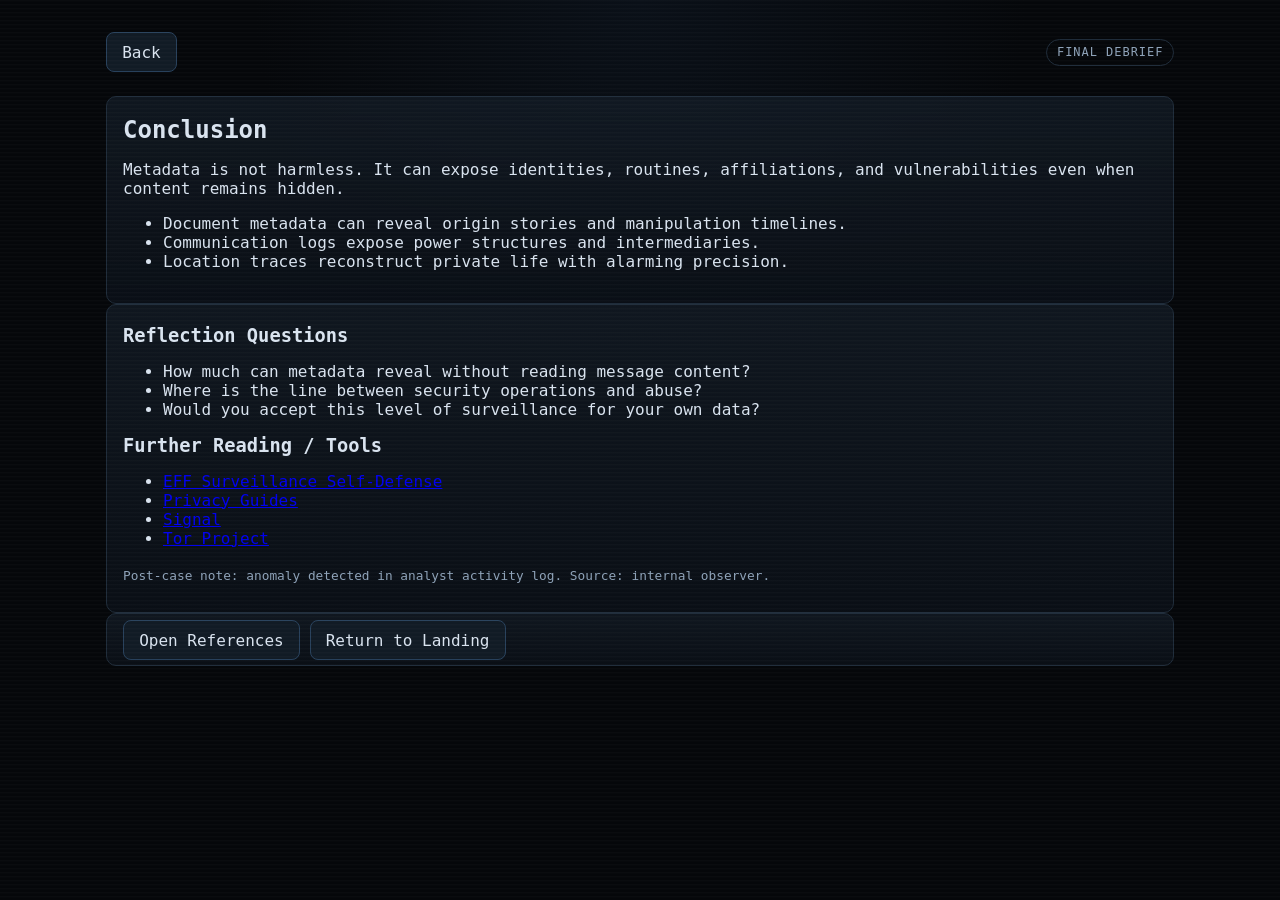
==== conclusion.html @ a8f7129c "Initial commit" ====
<!doctype html>
<html lang="en">
  <head>
    <meta charset="UTF-8" />
    <meta name="viewport" content="width=device-width, initial-scale=1.0" />
    <title>Final Debrief - The Leak</title>
    <link rel="stylesheet" href="./css/style.css" />
  </head>
  <body class="scanline">
    <main class="container">
      <div class="topbar">
        <a class="btn" href="./debate.html">Back</a>
        <div class="tag">FINAL DEBRIEF</div>
      </div>

      <section class="panel">
        <h2>Conclusion</h2>
        <p>
          Metadata is not harmless. It can expose identities, routines, affiliations, and vulnerabilities
          even when content remains hidden.
        </p>
        <ul>
          <li>Document metadata can reveal origin stories and manipulation timelines.</li>
          <li>Communication logs expose power structures and intermediaries.</li>
          <li>Location traces reconstruct private life with alarming precision.</li>
        </ul>
      </section>

      <section class="panel">
        <h3>Reflection Questions</h3>
        <ul>
          <li>How much can metadata reveal without reading message content?</li>
          <li>Where is the line between security operations and abuse?</li>
          <li>Would you accept this level of surveillance for your own data?</li>
        </ul>
        <h3>Further Reading / Tools</h3>
        <ul>
          <li><a href="https://ssd.eff.org/" target="_blank" rel="noreferrer">EFF Surveillance Self-Defense</a></li>
          <li><a href="https://privacyguides.org/" target="_blank" rel="noreferrer">Privacy Guides</a></li>
          <li><a href="https://signal.org/" target="_blank" rel="noreferrer">Signal</a></li>
          <li><a href="https://www.torproject.org/" target="_blank" rel="noreferrer">Tor Project</a></li>
        </ul>
        <p class="footer-note">Post-case note: anomaly detected in analyst activity log. Source: internal observer.</p>
      </section>

      <section class="panel">
        <a class="btn" href="./references.html">Open References</a>
        <a class="btn" href="./index.html">Return to Landing</a>
      </section>
    </main>
  </body>
</html>
---- css/style.css ----
:root {
  --bg: #05070a;
  --panel: #0e131a;
  --panel-soft: #131b24;
  --text: #d9e3ef;
  --muted: #8ea2b8;
  --accent: #66ffc2;
  --warning: #ff6b6b;
  --amber: #f4c26b;
  --line: #1f2c3a;
  --good: #90ee90;
}

* {
  box-sizing: border-box;
}

body {
  margin: 0;
  font-family: "JetBrains Mono", "Fira Code", "Consolas", monospace;
  background: radial-gradient(circle at top, #0a1018, var(--bg) 35%);
  color: var(--text);
  min-height: 100vh;
}

.scanline::before {
  content: "";
  position: fixed;
  inset: 0;
  pointer-events: none;
  background: repeating-linear-gradient(
    to bottom,
    rgba(255, 255, 255, 0.02) 0px,
    rgba(255, 255, 255, 0.02) 1px,
    transparent 2px,
    transparent 4px
  );
  mix-blend-mode: screen;
  z-index: 999;
}

.container {
  max-width: 1100px;
  margin: 0 auto;
  padding: 2rem 1rem 4rem;
}

.topbar {
  display: flex;
  justify-content: space-between;
  align-items: center;
  margin-bottom: 1.5rem;
  gap: 1rem;
}

.tag {
  border: 1px solid var(--line);
  color: var(--muted);
  padding: 0.35rem 0.6rem;
  border-radius: 999px;
  font-size: 0.75rem;
  letter-spacing: 0.08em;
}

.grid {
  display: grid;
  gap: 1rem;
}

.grid.two {
  grid-template-columns: repeat(auto-fit, minmax(280px, 1fr));
}

.panel {
  background: linear-gradient(180deg, rgba(20, 29, 40, 0.7), rgba(10, 15, 22, 0.95));
  border: 1px solid var(--line);
  border-radius: 10px;
  padding: 1rem;
  position: relative;
  overflow: hidden;
}

.panel h2,
.panel h3 {
  margin: 0.2rem 0 0.8rem;
}

.muted {
  color: var(--muted);
}

.hero-title {
  margin: 0;
  letter-spacing: 0.15em;
  font-size: clamp(2rem, 6vw, 4rem);
}

.typed {
  min-height: 1.5rem;
  color: var(--accent);
}

.btn,
button {
  background: #111b25;
  border: 1px solid #28415c;
  color: var(--text);
  padding: 0.6rem 0.95rem;
  border-radius: 8px;
  text-decoration: none;
  cursor: pointer;
  font-family: inherit;
  transition: all 0.18s ease;
}

.btn:hover,
button:hover {
  border-color: var(--accent);
  transform: translateY(-1px);
}

.btn[disabled],
button[disabled] {
  cursor: not-allowed;
  opacity: 0.45;
}

.nav-grid {
  display: grid;
  grid-template-columns: repeat(auto-fit, minmax(200px, 1fr));
  gap: 0.75rem;
}

.chapter-card {
  display: block;
  text-decoration: none;
  padding: 0.85rem;
  border: 1px solid var(--line);
  border-radius: 8px;
  color: var(--text);
  background: rgba(12, 18, 25, 0.8);
}

.chapter-card.locked {
  opacity: 0.35;
  pointer-events: none;
}

.status {
  font-size: 0.8rem;
  color: var(--muted);
}

.status.good {
  color: var(--good);
}

.status.warn {
  color: var(--warning);
}

.evidence-item {
  border: 1px solid var(--line);
  border-radius: 8px;
  padding: 0.75rem;
  margin-bottom: 0.75rem;
}

.metadata-list {
  list-style: none;
  padding: 0;
  margin: 0;
}

.metadata-list li {
  display: flex;
  justify-content: space-between;
  border-bottom: 1px dashed #2a3b4d;
  padding: 0.45rem 0;
  position: relative;
}

.field {
  color: var(--amber);
  cursor: help;
}

.tooltip {
  position: absolute;
  transform: translateY(-100%);
  background: #0c1723;
  border: 1px solid #36526e;
  padding: 0.45rem;
  border-radius: 6px;
  font-size: 0.75rem;
  width: min(250px, 70vw);
  display: none;
  z-index: 3;
}

.timeline {
  border-left: 2px solid #2b4258;
  margin-left: 0.6rem;
  padding-left: 1rem;
}

.event {
  margin: 0 0 0.9rem;
  position: relative;
}

.event::before {
  content: "";
  position: absolute;
  left: -1.31rem;
  top: 0.25rem;
  width: 9px;
  height: 9px;
  border-radius: 50%;
  background: var(--accent);
}

.hint {
  font-size: 0.85rem;
  color: var(--muted);
  border-left: 3px solid #304a64;
  padding-left: 0.6rem;
}

#graph {
  width: 100%;
  height: 440px;
  border: 1px solid var(--line);
  border-radius: 8px;
  background: rgba(5, 9, 14, 0.6);
}

.metrics {
  border: 1px solid #304a63;
  border-radius: 8px;
  padding: 0.7rem;
  margin-top: 0.6rem;
}

#map {
  width: 100%;
  height: 440px;
  border-radius: 8px;
  border: 1px solid var(--line);
}

.dialogue-box {
  min-height: 160px;
  border: 1px solid var(--line);
  border-radius: 8px;
  padding: 0.9rem;
  background: rgba(7, 11, 16, 0.8);
}

.choices {
  margin-top: 1rem;
  display: grid;
  gap: 0.6rem;
}

.redacted {
  background: #0a0f14;
  color: #0a0f14;
  padding: 0 0.3rem;
  border-radius: 3px;
  user-select: none;
}

.redacted:hover {
  color: #ff9a9a;
}

.flash {
  animation: flash 0.18s 2;
}

@keyframes flash {
  from {
    opacity: 1;
  }
  50% {
    opacity: 0.65;
  }
  to {
    opacity: 1;
  }
}

.glitch {
  position: relative;
}

.glitch::before,
.glitch::after {
  content: attr(data-text);
  position: absolute;
  left: 0;
  top: 0;
  clip-path: inset(40% 0 40% 0);
  opacity: 0.5;
}

.glitch::before {
  transform: translateX(-2px);
  color: #ff6b6b;
}

.glitch::after {
  transform: translateX(2px);
  color: #66d9ff;
}

.ref-list li {
  margin-bottom: 0.8rem;
}

.footer-note {
  margin-top: 1.3rem;
  color: var(--muted);
  font-size: 0.8rem;
}

/* Access gate overlay for first-time disclaimer acceptance. */
body.gate-active {
  overflow: hidden;
}

body.gate-active #siteContent {
  filter: blur(3px) brightness(0.45);
  pointer-events: none;
  user-select: none;
}

.access-gate {
  position: fixed;
  inset: 0;
  z-index: 1100;
  display: grid;
  place-items: center;
  background: rgba(2, 4, 7, 0.9);
  opacity: 0;
  visibility: hidden;
  transition: opacity 360ms ease, visibility 0s linear 360ms;
}

.access-gate::before {
  content: "";
  position: absolute;
  inset: 0;
  background: repeating-linear-gradient(
    to bottom,
    rgba(255, 255, 255, 0.018) 0,
    rgba(255, 255, 255, 0.018) 1px,
    transparent 2px,
    transparent 4px
  );
  pointer-events: none;
}

body.gate-active .access-gate {
  opacity: 1;
  visibility: visible;
  transition: opacity 320ms ease;
}

.access-panel {
  width: min(700px, 92vw);
  padding: 1.1rem 1rem;
  border: 1px solid #36526e;
  border-radius: 10px;
  background: linear-gradient(180deg, rgba(13, 21, 30, 0.96), rgba(7, 12, 18, 0.98));
  box-shadow: 0 0 30px rgba(0, 0, 0, 0.45);
  animation: gateFlickerIn 540ms ease 1;
}

.access-panel h2 {
  margin-top: 0.3rem;
}

.gate-init {
  margin: 0 0 0.5rem;
  color: var(--accent);
  min-height: 1.2rem;
}

.gate-init::after {
  content: "_";
  animation: blinkCursor 0.8s step-end infinite;
  margin-left: 2px;
}

.gate-check {
  display: inline-flex;
  gap: 0.5rem;
  align-items: center;
  margin: 0.4rem 0 0.8rem;
}

body.gate-exit .access-gate {
  opacity: 0;
  visibility: hidden;
}

@keyframes gateFlickerIn {
  0% {
    opacity: 0;
    transform: translateY(8px) scale(0.995);
  }
  35% {
    opacity: 0.5;
  }
  60% {
    opacity: 0.88;
  }
  100% {
    opacity: 1;
    transform: translateY(0) scale(1);
  }
}

@keyframes blinkCursor {
  0%,
  49% {
    opacity: 1;
  }
  50%,
  100% {
    opacity: 0;
  }
}
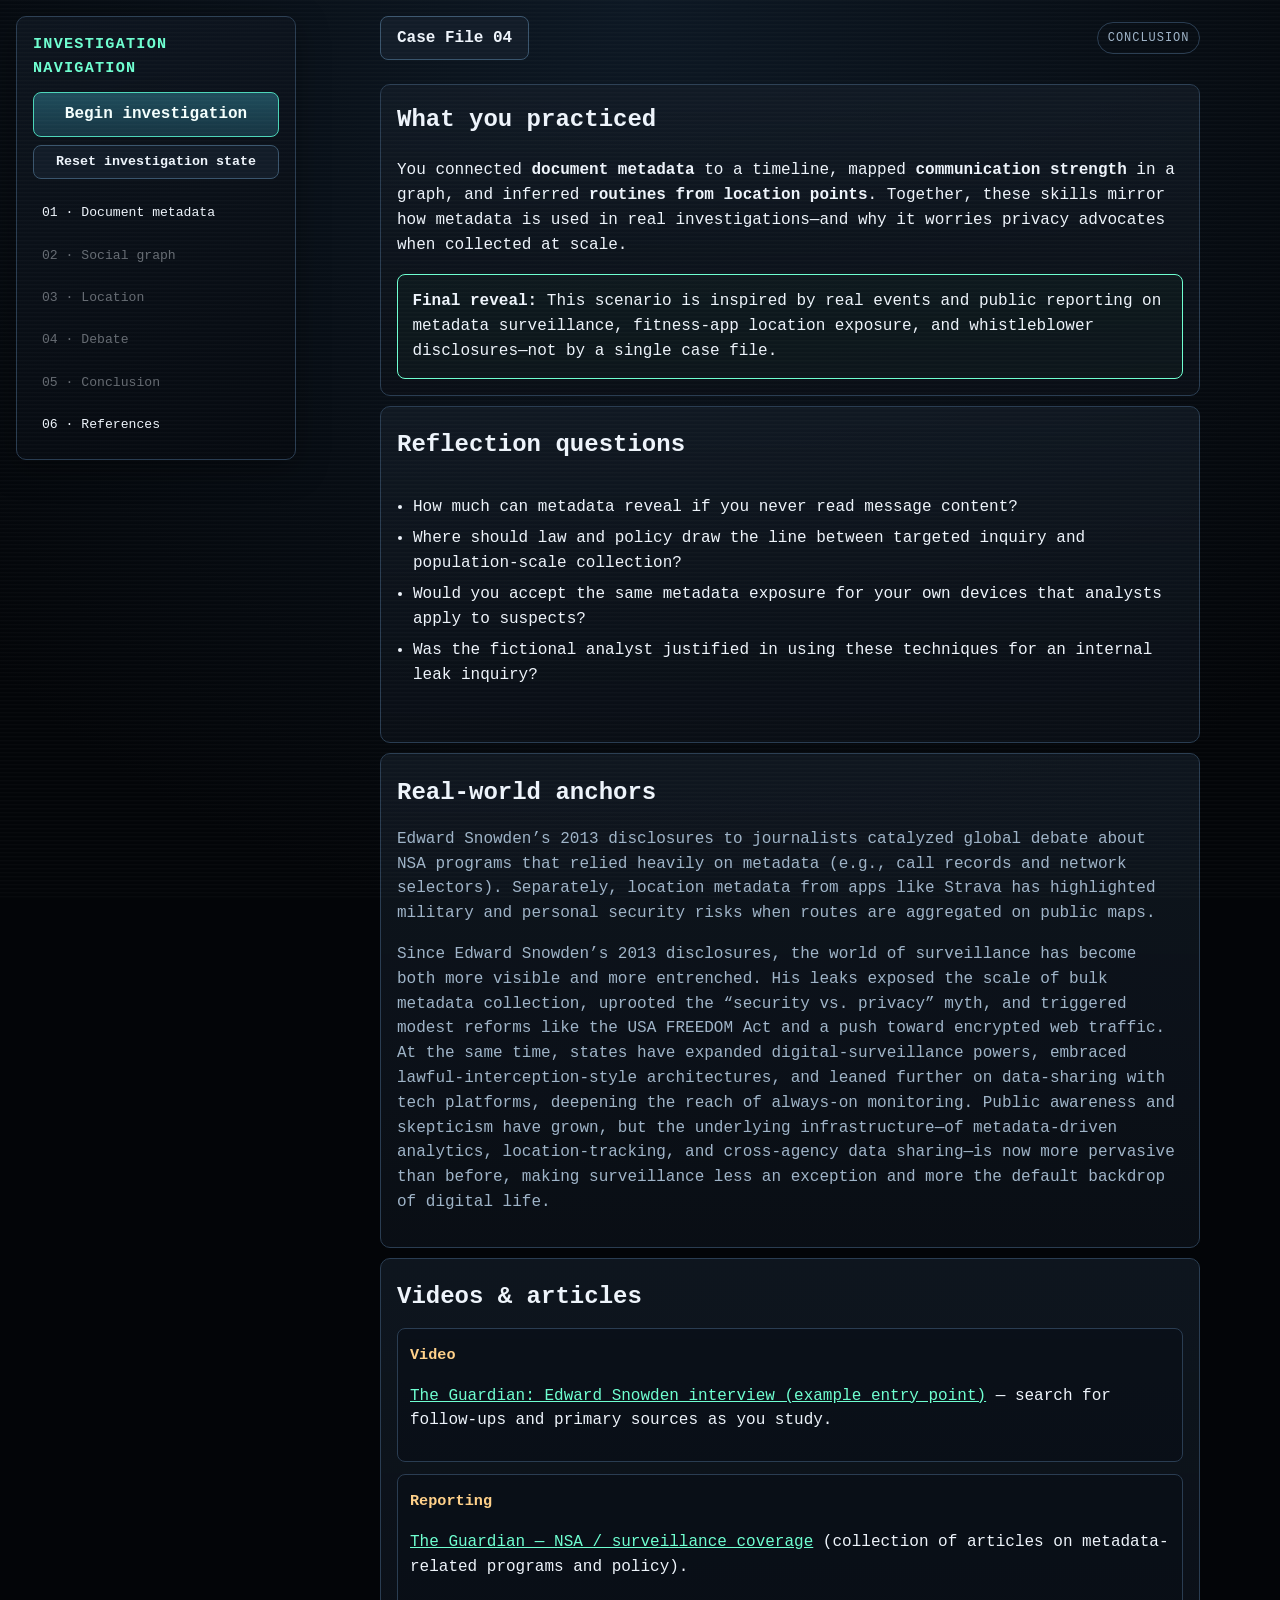
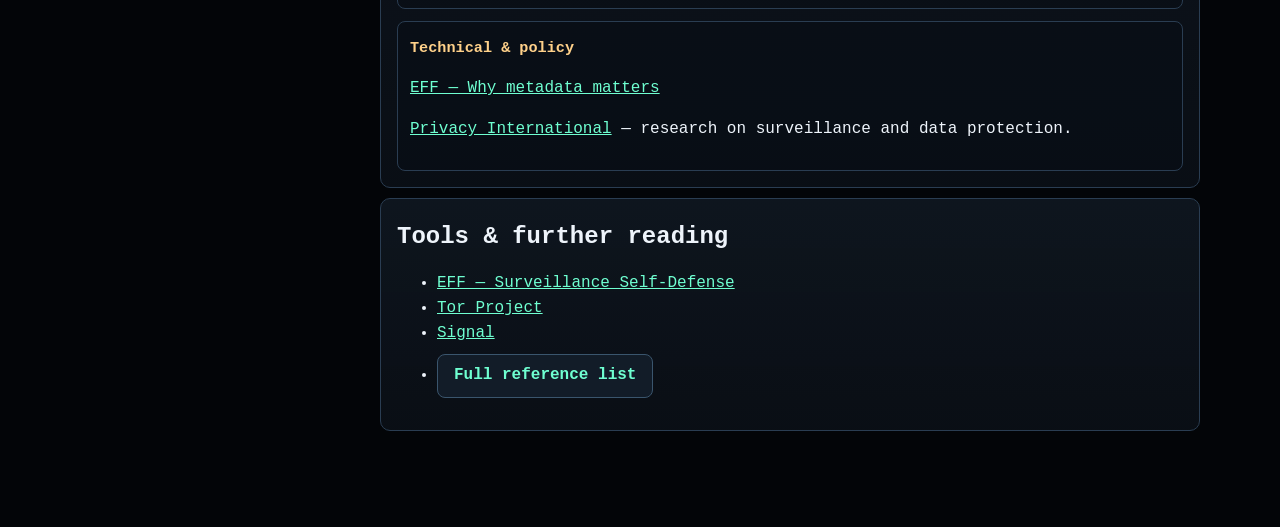
==== commit 6752fd9d: "Revamped storyline" ====
--- a/conclusion.html
+++ b/conclusion.html
@@ -3,50 +3,115 @@
   <head>
     <meta charset="UTF-8" />
     <meta name="viewport" content="width=device-width, initial-scale=1.0" />
-    <title>Final Debrief - The Leak</title>
+    <title>Conclusion — The Leak</title>
     <link rel="stylesheet" href="./css/style.css" />
   </head>
   <body class="scanline">
-    <main class="container">
-      <div class="topbar">
-        <a class="btn" href="./debate.html">Back</a>
-        <div class="tag">FINAL DEBRIEF</div>
-      </div>
+    <div id="progressToast" class="progress-toast" role="status" aria-live="polite"></div>
+    <div class="layout-with-nav">
+      <aside id="investigationNavMount" aria-label="Investigation navigation"></aside>
+      <main class="main-flow container-inner">
+        <div class="topbar">
+          <a class="btn btn-secondary" href="./debate.html">Case File 04</a>
+          <div class="tag">CONCLUSION</div>
+        </div>
 
-      <section class="panel">
-        <h2>Conclusion</h2>
-        <p>
-          Metadata is not harmless. It can expose identities, routines, affiliations, and vulnerabilities
-          even when content remains hidden.
-        </p>
-        <ul>
-          <li>Document metadata can reveal origin stories and manipulation timelines.</li>
-          <li>Communication logs expose power structures and intermediaries.</li>
-          <li>Location traces reconstruct private life with alarming precision.</li>
-        </ul>
-      </section>
+        <section class="panel signal-intro">
+          <h1>What you practiced</h1>
+          <p>
+            You connected <strong>document metadata</strong> to a timeline, mapped <strong>communication strength</strong> in a
+            graph, and inferred <strong>routines from location points</strong>. Together, these skills mirror how metadata is
+            used in real investigations—and why it worries privacy advocates when collected at scale.
+          </p>
+          <div class="reveal-box">
+            <strong>Final reveal:</strong> This scenario is inspired by real events and public reporting on metadata surveillance,
+            fitness-app location exposure, and whistleblower disclosures—not by a single case file.
+          </div>
+        </section>
 
-      <section class="panel">
-        <h3>Reflection Questions</h3>
-        <ul>
-          <li>How much can metadata reveal without reading message content?</li>
-          <li>Where is the line between security operations and abuse?</li>
-          <li>Would you accept this level of surveillance for your own data?</li>
-        </ul>
-        <h3>Further Reading / Tools</h3>
-        <ul>
-          <li><a href="https://ssd.eff.org/" target="_blank" rel="noreferrer">EFF Surveillance Self-Defense</a></li>
-          <li><a href="https://privacyguides.org/" target="_blank" rel="noreferrer">Privacy Guides</a></li>
-          <li><a href="https://signal.org/" target="_blank" rel="noreferrer">Signal</a></li>
-          <li><a href="https://www.torproject.org/" target="_blank" rel="noreferrer">Tor Project</a></li>
-        </ul>
-        <p class="footer-note">Post-case note: anomaly detected in analyst activity log. Source: internal observer.</p>
-      </section>
+        <section class="panel">
+          <h2>Reflection questions</h2>
+          <ul class="learning-goals">
+            <li>How much can metadata reveal if you never read message content?</li>
+            <li>Where should law and policy draw the line between targeted inquiry and population-scale collection?</li>
+            <li>Would you accept the same metadata exposure for your own devices that analysts apply to suspects?</li>
+            <li>Was the fictional analyst justified in using these techniques for an internal leak inquiry?</li>
+          </ul>
+        </section>
 
-      <section class="panel">
-        <a class="btn" href="./references.html">Open References</a>
-        <a class="btn" href="./index.html">Return to Landing</a>
-      </section>
-    </main>
+        <section class="panel">
+          <h2>Real-world anchors</h2>
+          <p class="muted">
+            Edward Snowden’s 2013 disclosures to journalists catalyzed global debate about NSA programs that relied heavily on
+            metadata (e.g., call records and network selectors). Separately, location metadata from apps like Strava has
+            highlighted military and personal security risks when routes are aggregated on public maps.
+          </p>
+          <p class="muted">
+            Since Edward Snowden’s 2013 disclosures, the world of surveillance has become both more visible and more entrenched. 
+            His leaks exposed the scale of bulk metadata collection, uprooted the “security vs. privacy” myth, and triggered modest 
+            reforms like the USA FREEDOM Act and a push toward encrypted web traffic. At the same time, states have expanded 
+            digital‑surveillance powers, embraced lawful‑interception‑style architectures, and leaned further on data‑sharing with tech platforms, 
+            deepening the reach of always‑on monitoring. Public awareness and skepticism have grown, but the underlying infrastructure—of 
+            metadata‑driven analytics, location‑tracking, and cross‑agency data sharing—is now more pervasive than before, making surveillance 
+            less an exception and more the default backdrop of digital life.
+          </p>
+        </section>
+
+        <section class="panel">
+          <h2>Videos &amp; articles</h2>
+          <div class="resource-grid">
+            <article class="resource-card">
+              <h3 class="instruction-title">Video</h3>
+              <p>
+                <a
+                  href="https://www.youtube.com/watch?v=yzJ0c_deZv0"
+                  class="link-accent"
+                  target="_blank"
+                  rel="noreferrer"
+                  >The Guardian: Edward Snowden interview (example entry point)</a
+                >
+                — search for follow-ups and primary sources as you study.
+              </p>
+            </article>
+            <article class="resource-card">
+              <h3 class="instruction-title">Reporting</h3>
+              <p>
+                <a href="https://www.theguardian.com/world/nsa" class="link-accent" target="_blank" rel="noreferrer"
+                  >The Guardian — NSA / surveillance coverage</a
+                >
+                (collection of articles on metadata-related programs and policy).
+              </p>
+            </article>
+            <article class="resource-card">
+              <h3 class="instruction-title">Technical &amp; policy</h3>
+              <p>
+                <a href="https://www.eff.org/deeplinks/2013/06/why-metadata-matters" class="link-accent" target="_blank" rel="noreferrer"
+                  >EFF — Why metadata matters</a
+                >
+              </p>
+              <p>
+                <a href="https://www.privacyinternational.org/" class="link-accent" target="_blank" rel="noreferrer"
+                  >Privacy International</a
+                >
+                — research on surveillance and data protection.
+              </p>
+            </article>
+          </div>
+        </section>
+
+        <section class="panel">
+          <h2>Tools &amp; further reading</h2>
+          <ul class="link-list">
+            <li><a href="https://ssd.eff.org/" target="_blank" rel="noreferrer">EFF — Surveillance Self-Defense</a></li>
+            <li><a href="https://www.torproject.org/" target="_blank" rel="noreferrer">Tor Project</a></li>
+            <li><a href="https://signal.org/" target="_blank" rel="noreferrer">Signal</a></li>
+            <li><a href="./references.html" class="btn btn-secondary" style="display: inline-block; margin-top: 0.5rem">Full reference list</a></li>
+          </ul>
+        </section>
+      </main>
+    </div>
+    <script src="./js/state.js"></script>
+    <script src="./js/investigation-nav.js"></script>
+    <script src="./js/easter-eggs.js"></script>
   </body>
 </html>
--- a/css/style.css
+++ b/css/style.css
@@ -1,14 +1,17 @@
 :root {
-  --bg: #05070a;
+  --bg: #030508;
   --panel: #0e131a;
   --panel-soft: #131b24;
-  --text: #d9e3ef;
-  --muted: #8ea2b8;
-  --accent: #66ffc2;
-  --warning: #ff6b6b;
-  --amber: #f4c26b;
-  --line: #1f2c3a;
-  --good: #90ee90;
+  --text: #eef4fb;
+  --muted: #9fb4c8;
+  --accent: #6fffd1;
+  --warning: #ff7a7a;
+  --amber: #ffd18a;
+  --line: #2a3d52;
+  --good: #9ef0a8;
+  --btn-bg: #152433;
+  --btn-border: #3d6a8a;
+  --input-bg: #0a1018;
 }
 
 * {
@@ -18,9 +21,10 @@
 body {
   margin: 0;
   font-family: "JetBrains Mono", "Fira Code", "Consolas", monospace;
-  background: radial-gradient(circle at top, #0a1018, var(--bg) 35%);
+  background: radial-gradient(circle at top, #0d1824, var(--bg) 42%);
   color: var(--text);
   min-height: 100vh;
+  line-height: 1.55;
 }
 
 .scanline::before {
@@ -36,13 +40,18 @@
     transparent 4px
   );
   mix-blend-mode: screen;
-  z-index: 999;
-}
-
-.container {
-  max-width: 1100px;
+  z-index: 100;
+}
+
+.container,
+.container-inner {
+  max-width: 820px;
   margin: 0 auto;
-  padding: 2rem 1rem 4rem;
+  padding: 0 0 3rem;
+}
+
+.site-shell {
+  min-height: 100vh;
 }
 
 .topbar {
@@ -78,6 +87,12 @@
   padding: 1rem;
   position: relative;
   overflow: hidden;
+  margin-top: 10px !important;
+}
+
+/* Leaflet: parent overflow:hidden clips tile layers and markers; map panel must stay visible */
+.panel.map-panel {
+  overflow: visible;
 }
 
 .panel h2,
@@ -102,20 +117,22 @@
 
 .btn,
 button {
-  background: #111b25;
-  border: 1px solid #28415c;
+  background: var(--btn-bg);
+  border: 1px solid var(--btn-border);
   color: var(--text);
-  padding: 0.6rem 0.95rem;
+  padding: 0.55rem 1rem;
   border-radius: 8px;
   text-decoration: none;
   cursor: pointer;
   font-family: inherit;
-  transition: all 0.18s ease;
+  font-weight: 600;
+  transition: border-color 0.15s ease, background 0.15s ease, transform 0.12s ease;
 }
 
 .btn:hover,
-button:hover {
+button:hover:not([disabled]) {
   border-color: var(--accent);
+  background: #1a3348;
   transform: translateY(-1px);
 }
 
@@ -123,6 +140,73 @@
 button[disabled] {
   cursor: not-allowed;
   opacity: 0.45;
+}
+
+.btn-primary {
+  background: linear-gradient(180deg, #1f4d5c 0%, #163442 100%);
+  border-color: #4ad4b8;
+  color: #f4fffd;
+}
+
+.btn-primary:hover:not([disabled]) {
+  border-color: #8fffea;
+  background: linear-gradient(180deg, #256a7d 0%, #1a4552 100%);
+}
+
+.btn-secondary {
+  background: #121c28;
+  border-color: #3a556d;
+}
+
+.btn-hint {
+  background: transparent;
+  border: 1px dashed #4a6a82;
+  color: var(--amber);
+  font-weight: 500;
+}
+
+.btn-hint:disabled {
+  opacity: 0.55;
+}
+
+.btn-disabled {
+  pointer-events: auto;
+  opacity: 0.42;
+  cursor: not-allowed;
+}
+
+.input-field {
+  width: 100%;
+  max-width: 100%;
+  padding: 0.5rem 0.65rem;
+  border-radius: 6px;
+  border: 1px solid #3d5670;
+  background: var(--input-bg);
+  color: var(--text);
+  font-family: inherit;
+  font-size: 0.9rem;
+}
+
+.input-field:focus {
+  outline: 2px solid rgba(111, 255, 209, 0.35);
+  outline-offset: 1px;
+}
+
+.input-label {
+  display: block;
+  font-size: 0.78rem;
+  letter-spacing: 0.06em;
+  text-transform: uppercase;
+  color: var(--muted);
+  margin-bottom: 0.25rem;
+}
+
+.form-row {
+  margin: 0.65rem 0;
+}
+
+.mt-1 {
+  margin-top: 1rem;
 }
 
 .nav-grid {
@@ -227,12 +311,13 @@
   padding-left: 0.6rem;
 }
 
+.graph-canvas,
 #graph {
   width: 100%;
-  height: 440px;
-  border: 1px solid var(--line);
-  border-radius: 8px;
-  background: rgba(5, 9, 14, 0.6);
+  height: 460px;
+  border: 1px solid var(--line);
+  border-radius: 8px;
+  background: rgba(5, 9, 14, 0.75);
 }
 
 .metrics {
@@ -433,3 +518,348 @@
     opacity: 0;
   }
 }
+
+/* ----- Learner-first layout & navigation ----- */
+.layout-with-nav {
+  display: grid;
+  grid-template-columns: minmax(240px, 280px) minmax(0, 1fr);
+  gap: 1.25rem;
+  max-width: 1280px;
+  margin: 0 auto;
+  padding: 1rem 1rem 3rem;
+  align-items: start;
+}
+
+@media (max-width: 900px) {
+  .layout-with-nav {
+    grid-template-columns: 1fr;
+  }
+}
+
+.inv-nav-panel {
+  position: sticky;
+  top: 0.75rem;
+  padding: 1rem;
+  border: 1px solid var(--line);
+  border-radius: 10px;
+  background: linear-gradient(165deg, rgba(14, 22, 32, 0.95), rgba(6, 10, 16, 0.98));
+  box-shadow: 0 8px 32px rgba(0, 0, 0, 0.35);
+}
+
+.inv-nav-title {
+  margin: 0 0 0.75rem;
+  font-size: 0.95rem;
+  letter-spacing: 0.08em;
+  text-transform: uppercase;
+  color: var(--accent);
+}
+
+.inv-nav-panel .btn-primary {
+  display: block;
+  width: 100%;
+  text-align: center;
+  margin-bottom: 0.5rem;
+}
+
+.inv-nav-panel .btn-secondary {
+  display: block;
+  width: 100%;
+  text-align: center;
+  margin-bottom: 1rem;
+}
+
+.inv-nav-chapters {
+  display: flex;
+  flex-direction: column;
+  gap: 0.35rem;
+}
+
+.inv-nav-link {
+  display: block;
+  padding: 0.45rem 0.5rem;
+  border-radius: 6px;
+  color: var(--text);
+  text-decoration: none;
+  font-size: 0.82rem;
+  border: 1px solid transparent;
+}
+
+.inv-nav-link:hover {
+  border-color: #3d5a72;
+  background: rgba(255, 255, 255, 0.03);
+}
+
+.inv-nav-link--locked {
+  opacity: 0.4;
+  cursor: not-allowed;
+}
+
+.progress-toast {
+  position: fixed;
+  bottom: 1.25rem;
+  left: 50%;
+  transform: translateX(-50%) translateY(120%);
+  z-index: 1150;
+  padding: 0.65rem 1.1rem;
+  border-radius: 8px;
+  background: #1a0f12;
+  border: 1px solid #c45c6a;
+  color: #ffd6da;
+  font-size: 0.88rem;
+  max-width: min(520px, 92vw);
+  text-align: center;
+  pointer-events: none;
+  opacity: 0;
+  transition: opacity 0.25s ease, transform 0.35s ease;
+}
+
+.progress-toast--show {
+  opacity: 1;
+  transform: translateX(-50%) translateY(0);
+}
+
+.signal-intro h1 {
+  margin-top: 0;
+}
+
+.key-concept {
+  margin: 1rem 0;
+  padding: 1rem 1rem 1rem 1.1rem;
+  border-left: 4px solid var(--accent);
+  background: rgba(15, 28, 38, 0.65);
+  border-radius: 0 8px 8px 0;
+}
+
+.key-concept-title {
+  margin: 0 0 0.5rem;
+  font-size: 1.05rem;
+  color: var(--accent);
+}
+
+.key-concept-note {
+  margin-bottom: 0;
+}
+
+.instruction-box {
+  margin: 1rem 0;
+  padding: 0.85rem 1rem;
+  border: 1px solid #3a556d;
+  border-radius: 8px;
+  background: rgba(8, 14, 22, 0.65);
+}
+
+.instruction-title {
+  margin: 0 0 0.5rem;
+  font-size: 0.95rem;
+  color: var(--amber);
+}
+
+.instruction-list {
+  margin: 0;
+  padding-left: 1.2rem;
+}
+
+.instruction-list li {
+  margin-bottom: 0.35rem;
+}
+
+.learning-goals {
+  margin-top: 1rem;
+  padding: 1rem;
+}
+
+.learning-goals li {
+  margin-bottom: 0.4rem;
+}
+
+.small-print {
+  font-size: 0.8rem;
+}
+
+.link-accent {
+  color: var(--accent);
+}
+
+.link-no.accent {
+  text-decoration: none;
+}
+
+.hint-block {
+  margin-top: 0.75rem;
+}
+
+.hint-panel {
+  margin-top: 0.5rem;
+  padding: 0.6rem 0.75rem;
+  border: 1px dashed #4a6a82;
+  border-radius: 6px;
+  background: rgba(0, 0, 0, 0.2);
+}
+
+.hint-list {
+  margin: 0;
+  padding-left: 1.1rem;
+  color: var(--muted);
+  font-size: 0.88rem;
+}
+
+.hint-list li {
+  margin-bottom: 0.35rem;
+}
+
+.forensic-grid {
+  display: grid;
+  gap: 0.75rem;
+}
+
+.forensic-card {
+  border: 1px solid var(--line);
+  border-radius: 8px;
+  padding: 0.85rem;
+  background: rgba(6, 10, 16, 0.85);
+}
+
+.forensic-card-head {
+  display: flex;
+  align-items: center;
+  gap: 0.5rem;
+  margin-bottom: 0.5rem;
+}
+
+.forensic-badge {
+  font-size: 0.7rem;
+  padding: 0.15rem 0.45rem;
+  border-radius: 4px;
+  border: 1px solid #4a6a82;
+  color: var(--amber);
+}
+
+.forensic-name {
+  font-weight: 700;
+}
+
+.forensic-desc {
+  margin: 0 0 0.75rem;
+  color: var(--muted);
+  font-size: 0.88rem;
+}
+
+.timeline-panel {
+  display: flex;
+  flex-direction: column;
+  min-height: 280px;
+}
+
+.timeline-scroll {
+  position: relative;
+  max-height: 220px;
+  overflow-y: auto;
+  padding-right: 0.35rem;
+  margin-top: 0.25rem;
+  scrollbar-color: #3d5a72 #0a1018;
+}
+
+.timeline-scroll::after {
+  content: "";
+  position: sticky;
+  bottom: 0;
+  display: block;
+  height: 28px;
+  margin-top: -28px;
+  pointer-events: none;
+  background: linear-gradient(transparent, rgba(8, 12, 18, 0.95));
+}
+
+.timeline-scroll-hint {
+  margin: 0;
+  font-size: 0.78rem;
+  color: var(--amber);
+}
+
+.suspect-grid {
+  display: grid;
+  grid-template-columns: repeat(auto-fit, minmax(140px, 1fr));
+  gap: 0.5rem;
+  margin: 0.75rem 0;
+}
+
+.suspect-btn {
+  min-height: 2.5rem;
+}
+
+.map-panel #map {
+  height: 460px;
+}
+
+.map-caption {
+  margin: 0.5rem 0 0;
+}
+
+.speaker-tag {
+  margin-bottom: 0.6rem;
+}
+
+.narrative-continuity {
+  border-left: 3px solid #304a64;
+  padding-left: 0.65rem;
+}
+
+.hover-distort:hover {
+  animation: distortText 0.35s ease;
+}
+
+@keyframes distortText {
+  0% {
+    transform: skewX(0deg);
+  }
+  40% {
+    transform: skewX(-2deg) translateX(1px);
+  }
+  100% {
+    transform: skewX(0deg);
+  }
+}
+
+.flash-subtle {
+  animation: flash 0.22s ease 1;
+}
+
+.easter-egg {
+  margin-top: 0.75rem;
+}
+
+.link-list a {
+  color: var(--accent);
+}
+
+.resource-grid {
+  display: grid;
+  gap: 0.75rem;
+}
+
+.resource-card {
+  border: 1px solid var(--line);
+  border-radius: 8px;
+  padding: 0.75rem;
+  background: rgba(8, 14, 22, 0.55);
+}
+
+.reveal-box {
+  margin-top: 1rem;
+  padding: 0.9rem;
+  border: 1px solid #6fffd1;
+  border-radius: 8px;
+  background: rgba(20, 45, 42, 0.25);
+}
+
+.pretty-text {
+  padding: 10px;
+  text-align: justify;
+}
+
+.paper {
+  border-color: #1a3348;
+  border-width: 1.5px;
+  border-style: solid;
+  padding: 20px;
+}
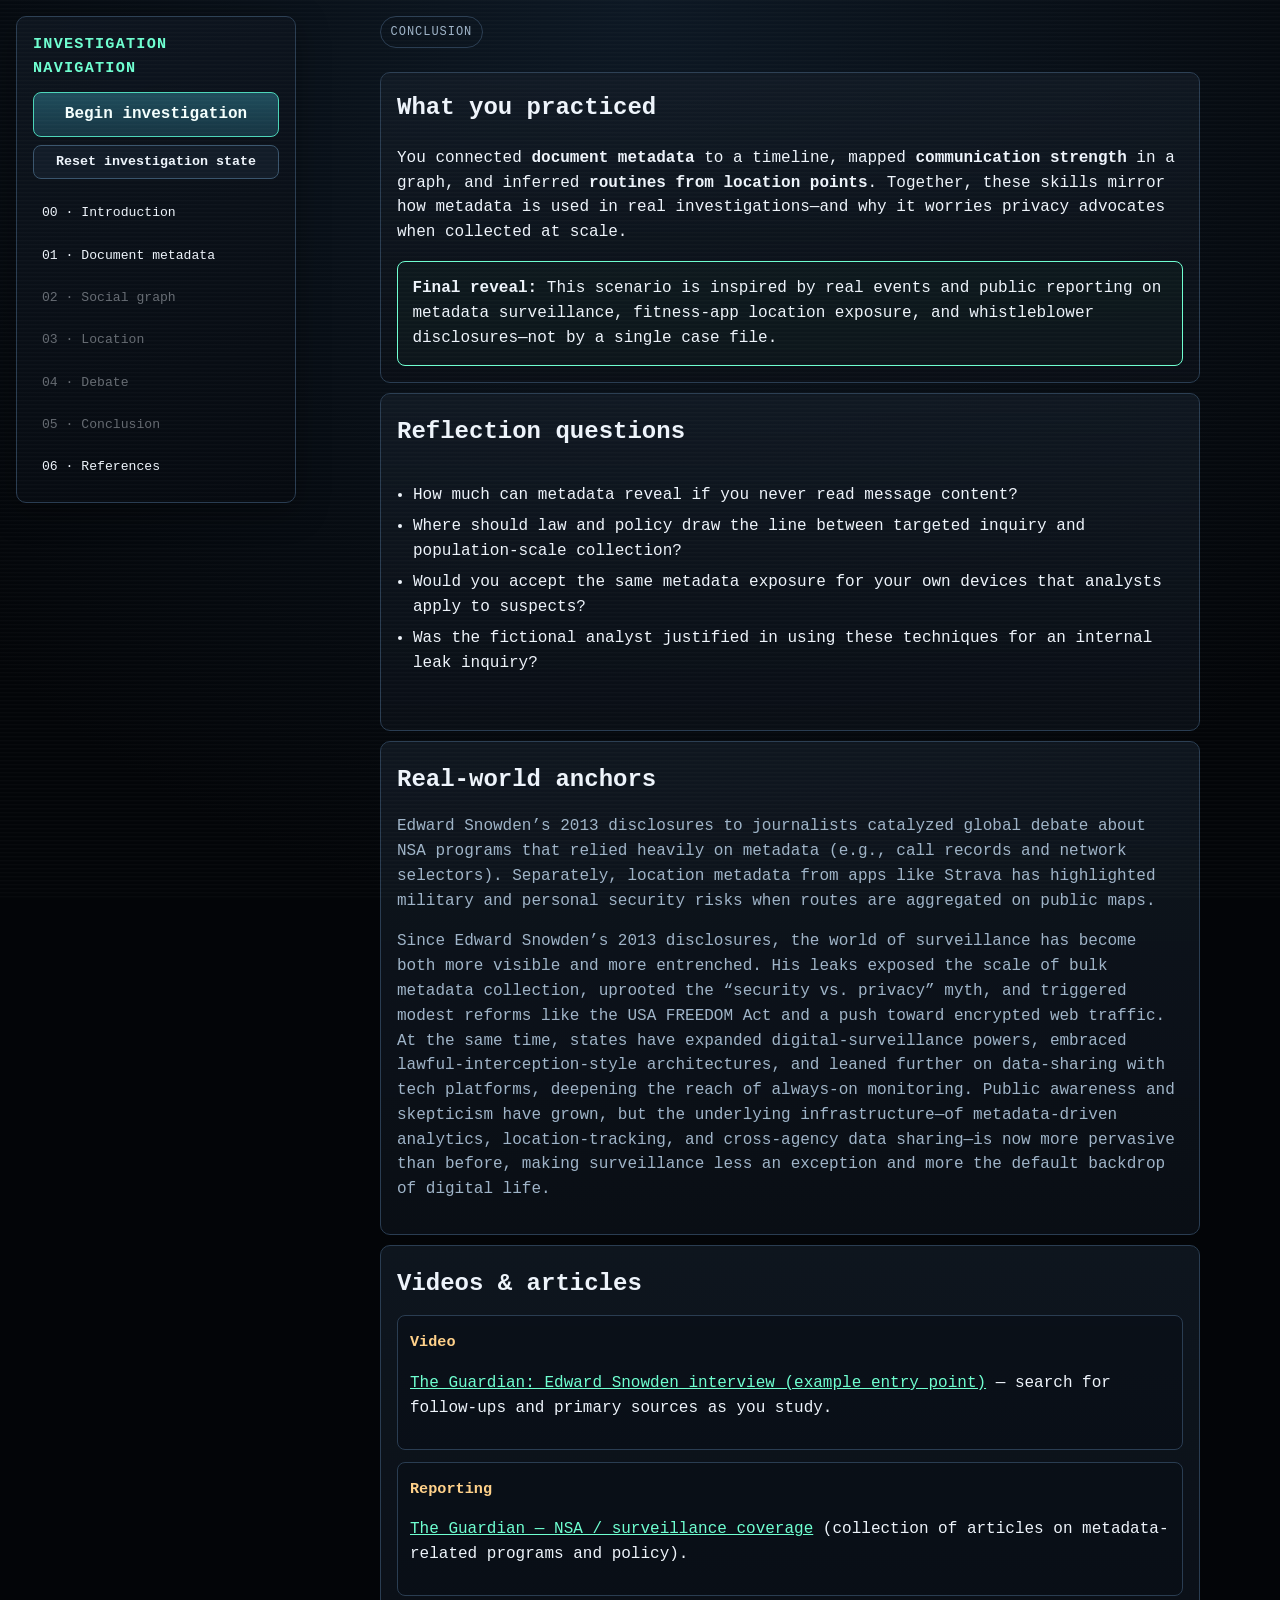
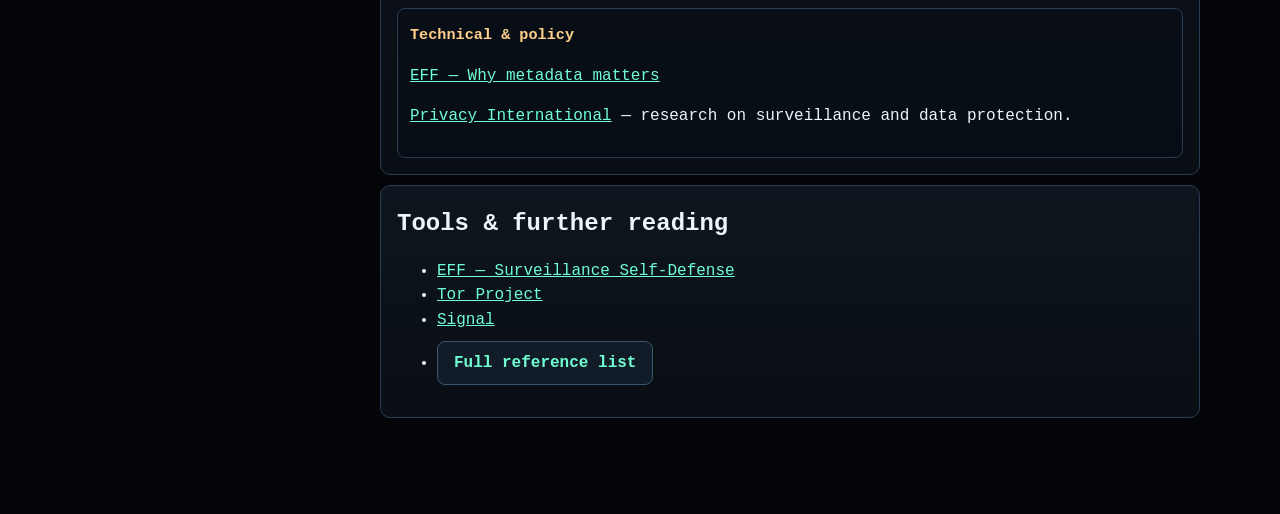
==== commit a69f0ca5: "Refides based on first feedback" ====
--- a/conclusion.html
+++ b/conclusion.html
@@ -11,8 +11,8 @@
     <div class="layout-with-nav">
       <aside id="investigationNavMount" aria-label="Investigation navigation"></aside>
       <main class="main-flow container-inner">
+      <div>
         <div class="topbar">
-          <a class="btn btn-secondary" href="./debate.html">Case File 04</a>
           <div class="tag">CONCLUSION</div>
         </div>
 
@@ -108,6 +108,7 @@
             <li><a href="./references.html" class="btn btn-secondary" style="display: inline-block; margin-top: 0.5rem">Full reference list</a></li>
           </ul>
         </section>
+      </div>
       </main>
     </div>
     <script src="./js/state.js"></script>
--- a/css/style.css
+++ b/css/style.css
@@ -27,6 +27,14 @@
   line-height: 1.55;
 }
 
+.main-flow {
+  display: flex;
+  flex-direction: column;
+  flex: 1;
+  align-items: center;
+  gap: 20px; 
+}
+
 .scanline::before {
   content: "";
   position: fixed;
@@ -117,6 +125,7 @@
 
 .btn,
 button {
+  margin: auto;
   background: var(--btn-bg);
   border: 1px solid var(--btn-border);
   color: var(--text);
@@ -344,8 +353,13 @@
 
 .choices {
   margin-top: 1rem;
-  display: grid;
+  display: grid !important;
   gap: 0.6rem;
+  width: 100%;
+}
+
+.choices btn {
+  padding: auto;
 }
 
 .redacted {
